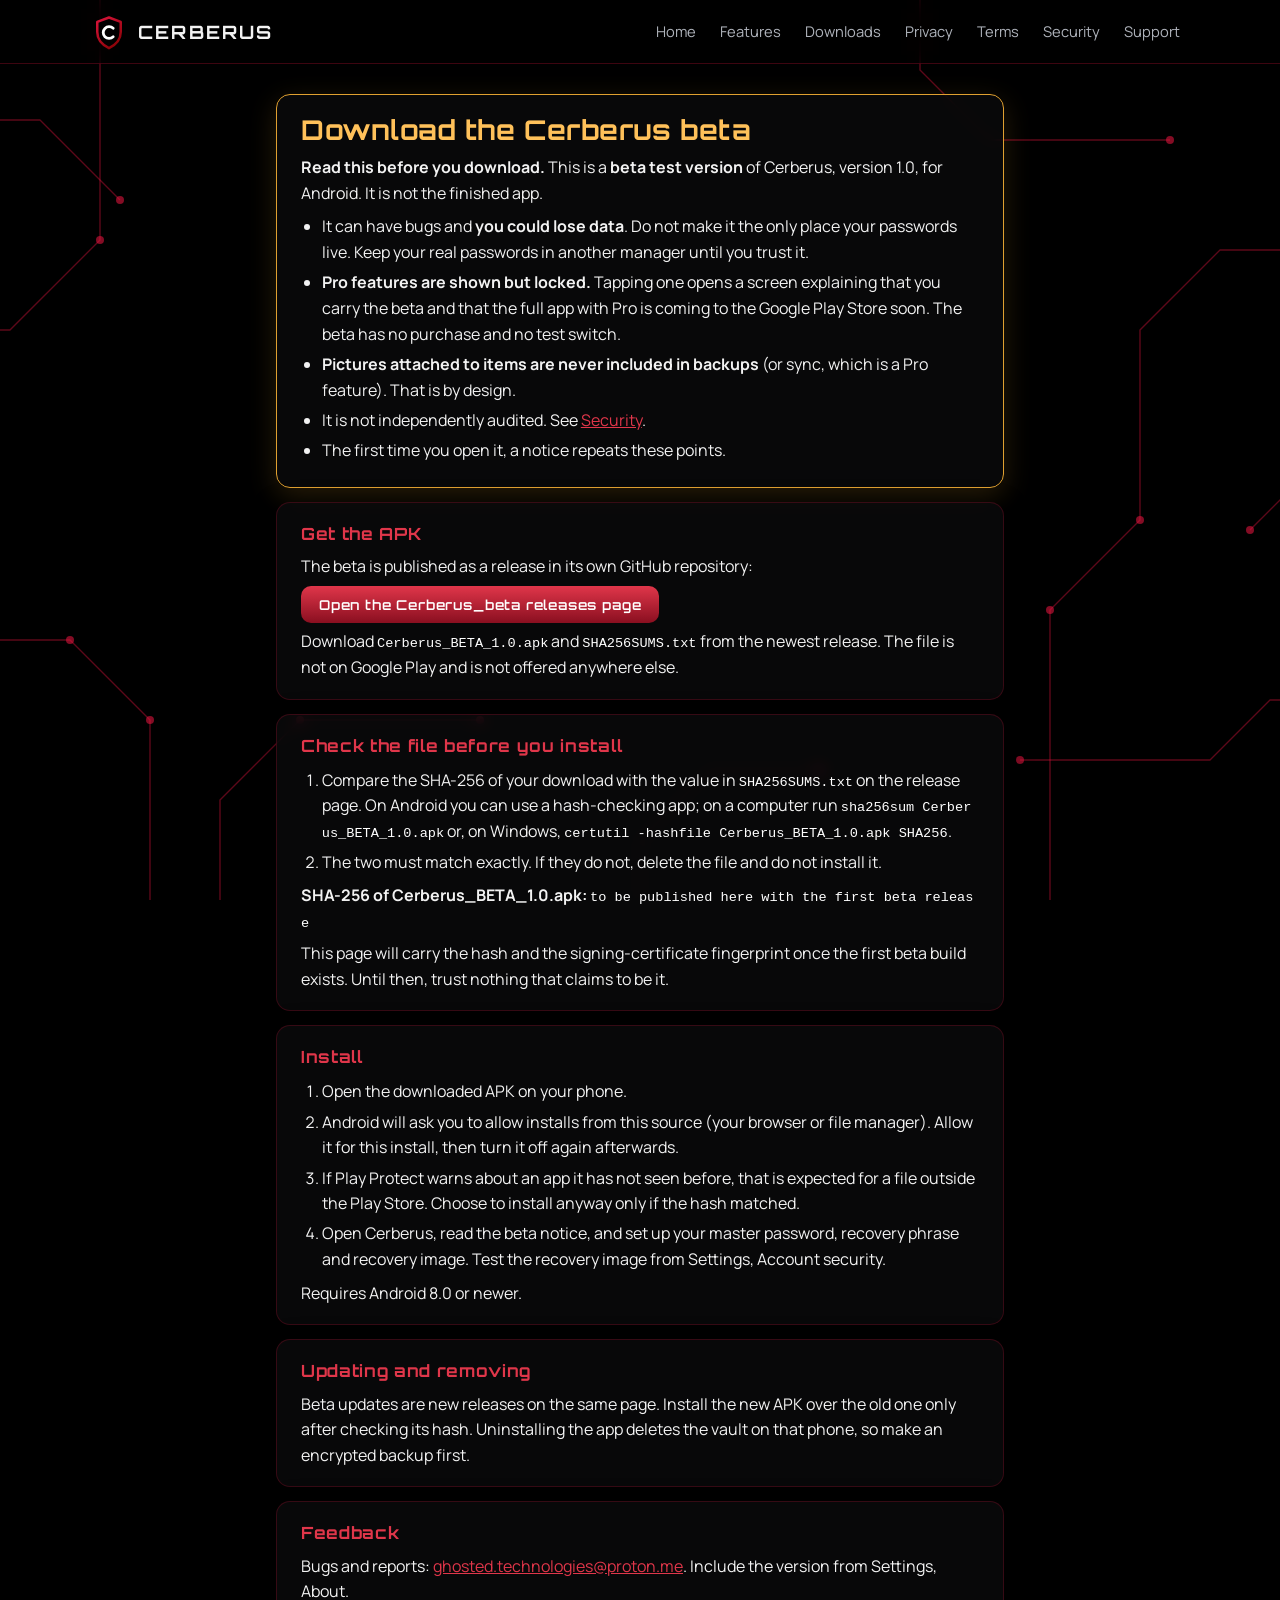
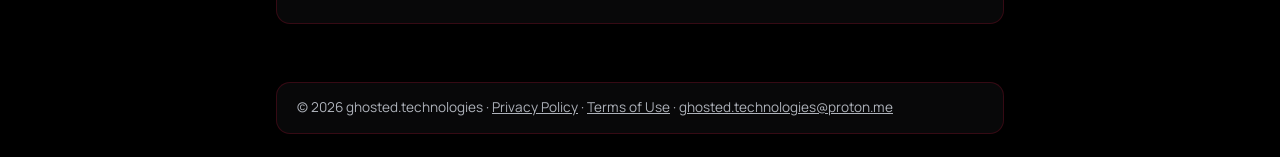
==== downloads.html @ 92f1489d "Sync project files via Zip2Git" ====
<!doctype html>
<html lang="en"><head><meta charset="utf-8"><meta name="viewport" content="width=device-width,initial-scale=1">
<title>Downloads - Cerberus Password Manager</title><meta name="description" content="Download the Cerberus beta for Android. Read the beta warnings and verify the file first.">
<link rel="icon" type="image/svg+xml" href="favicon.svg"><link rel="stylesheet" href="style.css"></head>
<body><header><a class="brand" href="index.html"><svg class="logo" viewBox="20 20 68 68" xmlns="http://www.w3.org/2000/svg" role="img" aria-label="Cerberus logo"><defs><linearGradient id="g" x1="33" y1="28" x2="75" y2="83" gradientUnits="userSpaceOnUse"><stop offset="0" stop-color="#DC143C"/><stop offset="1" stop-color="#800000"/></linearGradient></defs><path d="M54 28 L75 36 L75 54 C75 68 66 77 54 83 C42 77 33 68 33 54 L33 36 Z" fill="none" stroke="url(#g)" stroke-width="4.5" stroke-linejoin="round"/><path d="M61.5 47.5 A10.5 10.5 0 1 0 61.5 62.5" fill="none" stroke="currentColor" stroke-width="5" stroke-linecap="round"/></svg><span>Cerberus</span></a><nav><a href="index.html">Home</a><a href="features.html">Features</a><a href="downloads.html">Downloads</a><a href="privacy.html">Privacy</a><a href="terms.html">Terms</a><a href="security.html">Security</a><a href="support.html">Support</a></nav></header>
<main>
<section class="block warn"><h1>Download the Cerberus beta</h1><p><strong>Read this before you download.</strong> This is a <strong>beta test version</strong> of Cerberus, version 1.0, for Android. It is not the finished app.</p><ul><li>It can have bugs and <strong>you could lose data</strong>. Do not make it the only place your passwords live. Keep your real passwords in another manager until you trust it.</li><li><strong>Pro features are shown but locked.</strong> Tapping one opens a screen explaining that you carry the beta and that the full app with Pro is coming to the Google Play Store soon. The beta has no purchase and no test switch.</li><li><strong>Pictures attached to items are never included in backups</strong> (or sync, which is a Pro feature). That is by design.</li><li>It is not independently audited. See <a href="security.html">Security</a>.</li><li>The first time you open it, a notice repeats these points.</li></ul></section>
<section class="block"><h2>Get the APK</h2><p>The beta is published as a release in its own GitHub repository:</p><p><a class="btn" href="https://github.com/peteDJenkinsAuthor/Cerberus_beta/releases">Open the Cerberus_beta releases page</a></p><p>Download <code>Cerberus_BETA_1.0.apk</code> and <code>SHA256SUMS.txt</code> from the newest release. The file is not on Google Play and is not offered anywhere else.</p></section>
<section class="block"><h2>Check the file before you install</h2><ol><li>Compare the SHA-256 of your download with the value in <code>SHA256SUMS.txt</code> on the release page. On Android you can use a hash-checking app; on a computer run <code>sha256sum Cerberus_BETA_1.0.apk</code> or, on Windows, <code>certutil -hashfile Cerberus_BETA_1.0.apk SHA256</code>.</li><li>The two must match exactly. If they do not, delete the file and do not install it.</li></ol><p><strong>SHA-256 of Cerberus_BETA_1.0.apk:</strong> <code>to be published here with the first beta release</code></p><p>This page will carry the hash and the signing-certificate fingerprint once the first beta build exists. Until then, trust nothing that claims to be it.</p></section>
<section class="block"><h2>Install</h2><ol><li>Open the downloaded APK on your phone.</li><li>Android will ask you to allow installs from this source (your browser or file manager). Allow it for this install, then turn it off again afterwards.</li><li>If Play Protect warns about an app it has not seen before, that is expected for a file outside the Play Store. Choose to install anyway only if the hash matched.</li><li>Open Cerberus, read the beta notice, and set up your master password, recovery phrase and recovery image. Test the recovery image from Settings, Account security.</li></ol><p>Requires Android 8.0 or newer.</p></section>
<section class="block"><h2>Updating and removing</h2><p>Beta updates are new releases on the same page. Install the new APK over the old one only after checking its hash. Uninstalling the app deletes the vault on that phone, so make an encrypted backup first.</p></section>
<section class="block"><h2>Feedback</h2><p>Bugs and reports: <a href="mailto:ghosted.technologies@proton.me">ghosted.technologies@proton.me</a>. Include the version from Settings, About.</p></section>
</main>
<footer>&copy; 2026 ghosted.technologies &middot; <a href="privacy.html">Privacy Policy</a> &middot; <a href="terms.html">Terms of Use</a> &middot; <a href="mailto:ghosted.technologies@proton.me">ghosted.technologies@proton.me</a></footer>
</body></html>
---- style.css ----
@font-face{font-family:Orbitron;src:url(fonts/orbitron.woff2) format("woff2");font-weight:400 900;font-display:swap}
@font-face{font-family:Manrope;src:url(fonts/manrope.woff2) format("woff2");font-weight:200 800;font-display:swap}
*{box-sizing:border-box}
:root{--bg:#000;--card:rgba(12,12,13,.70);--fg:#f2f2f2;--mut:#aeb2ba;--acc:#e0364a;--red:#DC143C;--line:rgba(220,20,60,.28);--nav:64px}
html{scroll-behavior:smooth;background:#000}
body{margin:0;color:var(--fg);font:16px/1.6 Manrope,system-ui,-apple-system,"Segoe UI",Roboto,sans-serif}
/* fixed background: stays put while the page scrolls */
body::before{content:"";position:fixed;inset:0;z-index:-1;background:#000 url(bg.svg) center/cover no-repeat;pointer-events:none}
main{max-width:760px;margin:0 auto;padding:16px}
/* sticky, semi-transparent navbar */
header{position:sticky;top:0;z-index:50;height:var(--nav);display:flex;align-items:center;gap:12px;padding:0 max(16px,calc((100% - 1100px)/2));background:rgba(0,0,0,.5);-webkit-backdrop-filter:blur(14px) saturate(1.3);backdrop-filter:blur(14px) saturate(1.3);border-bottom:1px solid var(--line)}
header a.brand{display:flex;align-items:center;gap:10px;color:var(--fg);text-decoration:none;font:700 1.15rem Orbitron,sans-serif;letter-spacing:.12em;text-transform:uppercase;margin-right:auto}
.logo{width:38px;height:38px;color:#fff}
nav{display:flex;gap:4px}
nav a{color:var(--mut);text-decoration:none;font-size:.92rem;padding:6px 10px;border-radius:8px}
nav a:hover{color:#fff;background:rgba(220,20,60,.18)}
h1,h2,.brand{font-family:Orbitron,system-ui,sans-serif}
h1{font-size:1.7rem;line-height:1.25;margin:.6em 0 .3em;letter-spacing:.02em}
h2{font-size:1.05rem;margin:1.8em 0 .3em;color:var(--acc);letter-spacing:.04em}
p{margin:.4em 0;white-space:pre-line}
a{color:var(--acc)}
.tag{color:var(--mut);font-size:1.1rem}
.grid{display:grid;grid-template-columns:repeat(auto-fit,minmax(220px,1fr));gap:14px;margin:26px 0}
.card,.block{background:var(--card);border:1px solid rgba(220,20,60,.22);border-radius:14px;-webkit-backdrop-filter:blur(8px);backdrop-filter:blur(8px);box-shadow:0 8px 28px rgba(0,0,0,.35)}
.card{padding:16px 18px}
.block{padding:18px 24px;margin:14px 0}
.block>:first-child{margin-top:0}.block>:last-child{margin-bottom:0}
.block h1{margin-top:.1em}
ul,ol{margin:.5em 0;padding-left:1.3em}li{margin:.3em 0}
code{font-size:.85rem;word-break:break-all;color:#fff}
.card h3{margin:.1em 0 .35em;font:600 .95rem Orbitron,sans-serif;letter-spacing:.04em}
.card p{color:var(--mut);font-size:.95rem}
.badge{display:inline-block;padding:5px 14px;border:1px solid var(--acc);color:var(--acc);border-radius:999px;font-size:.9rem}
footer{color:var(--mut);font-size:.85rem;width:calc(100% - 32px);max-width:728px;margin:28px auto 24px;padding:14px 20px;background:var(--card);border:1px solid rgba(220,20,60,.22);border-radius:14px;-webkit-backdrop-filter:blur(8px);backdrop-filter:blur(8px)}
footer a{color:var(--mut)}

/* landing page */
.home header{margin-bottom:calc(var(--nav)*-1)}
.hero{min-height:100vh;min-height:100svh;display:grid;place-items:center;padding:var(--nav) 0 12px}
.stage{--w:min(96vw,calc((100vh - var(--nav) - 24px)*1.541));--w:min(96vw,calc((100svh - var(--nav) - 24px)*1.541));position:relative;width:var(--w);padding-bottom:calc(var(--w)*.054)}
.art{position:relative}
.dog{display:block;width:100%;height:auto;-webkit-mask-image:linear-gradient(#000 82%,transparent);mask-image:linear-gradient(#000 82%,transparent)}
.shield{position:absolute;left:50%;top:79%;width:max(14%,66px);transform:translateX(-50%);filter:drop-shadow(0 0 16px rgba(220,20,60,.5));animation:bob 3.2s ease-in-out infinite}
.shield svg{display:block;width:100%;height:auto}
@keyframes bob{0%,100%{transform:translate(-50%,0)}50%{transform:translate(-50%,7px)}}
@media (prefers-reduced-motion:reduce){.shield{animation:none}html{scroll-behavior:auto}}
.intro{text-align:center;padding:36px 16px 8px;max-width:760px;margin:0 auto;scroll-margin-top:var(--nav)}
.wordmark{font:900 clamp(2.4rem,9vw,4.6rem)/1.05 Orbitron,sans-serif;letter-spacing:.08em;text-transform:uppercase;margin:0;background:linear-gradient(180deg,#e0364a,#8a0f20);-webkit-background-clip:text;background-clip:text;color:transparent;filter:drop-shadow(0 0 18px rgba(220,20,60,.35))}
.sub{font:400 clamp(.9rem,3.2vw,1.35rem) Orbitron,sans-serif;letter-spacing:.32em;margin:.4em 0 1em;text-transform:uppercase;color:#fff}
@media (max-aspect-ratio:4/5){.hero{min-height:74vh;min-height:74svh}}
@media (max-width:560px){header a.brand span{display:none}nav a{padding:6px 7px;font-size:.84rem}}

.pill{display:inline-block;font:600 .62rem Orbitron,sans-serif;letter-spacing:.08em;padding:2px 7px;border-radius:99px;background:rgba(220,20,60,.2);border:1px solid var(--line);color:#fff;vertical-align:middle;margin-left:4px}
.btn{display:inline-block;padding:10px 18px;border-radius:10px;background:linear-gradient(180deg,#e0364a,#8a0f20);color:#fff;text-decoration:none;font:600 .85rem Orbitron,sans-serif;letter-spacing:.06em}
.btn.ghost{background:transparent;border:1px solid var(--line)}
.block.warn{border-color:#e0a030;box-shadow:0 8px 28px rgba(224,160,48,.18)}
.block.warn h1{color:#ffc15a}
h2.gh{margin:1.6em 0 0;text-align:center}
nav{flex-wrap:wrap;justify-content:flex-end}
@media (max-width:560px){nav a{padding:5px 6px;font-size:.78rem}}
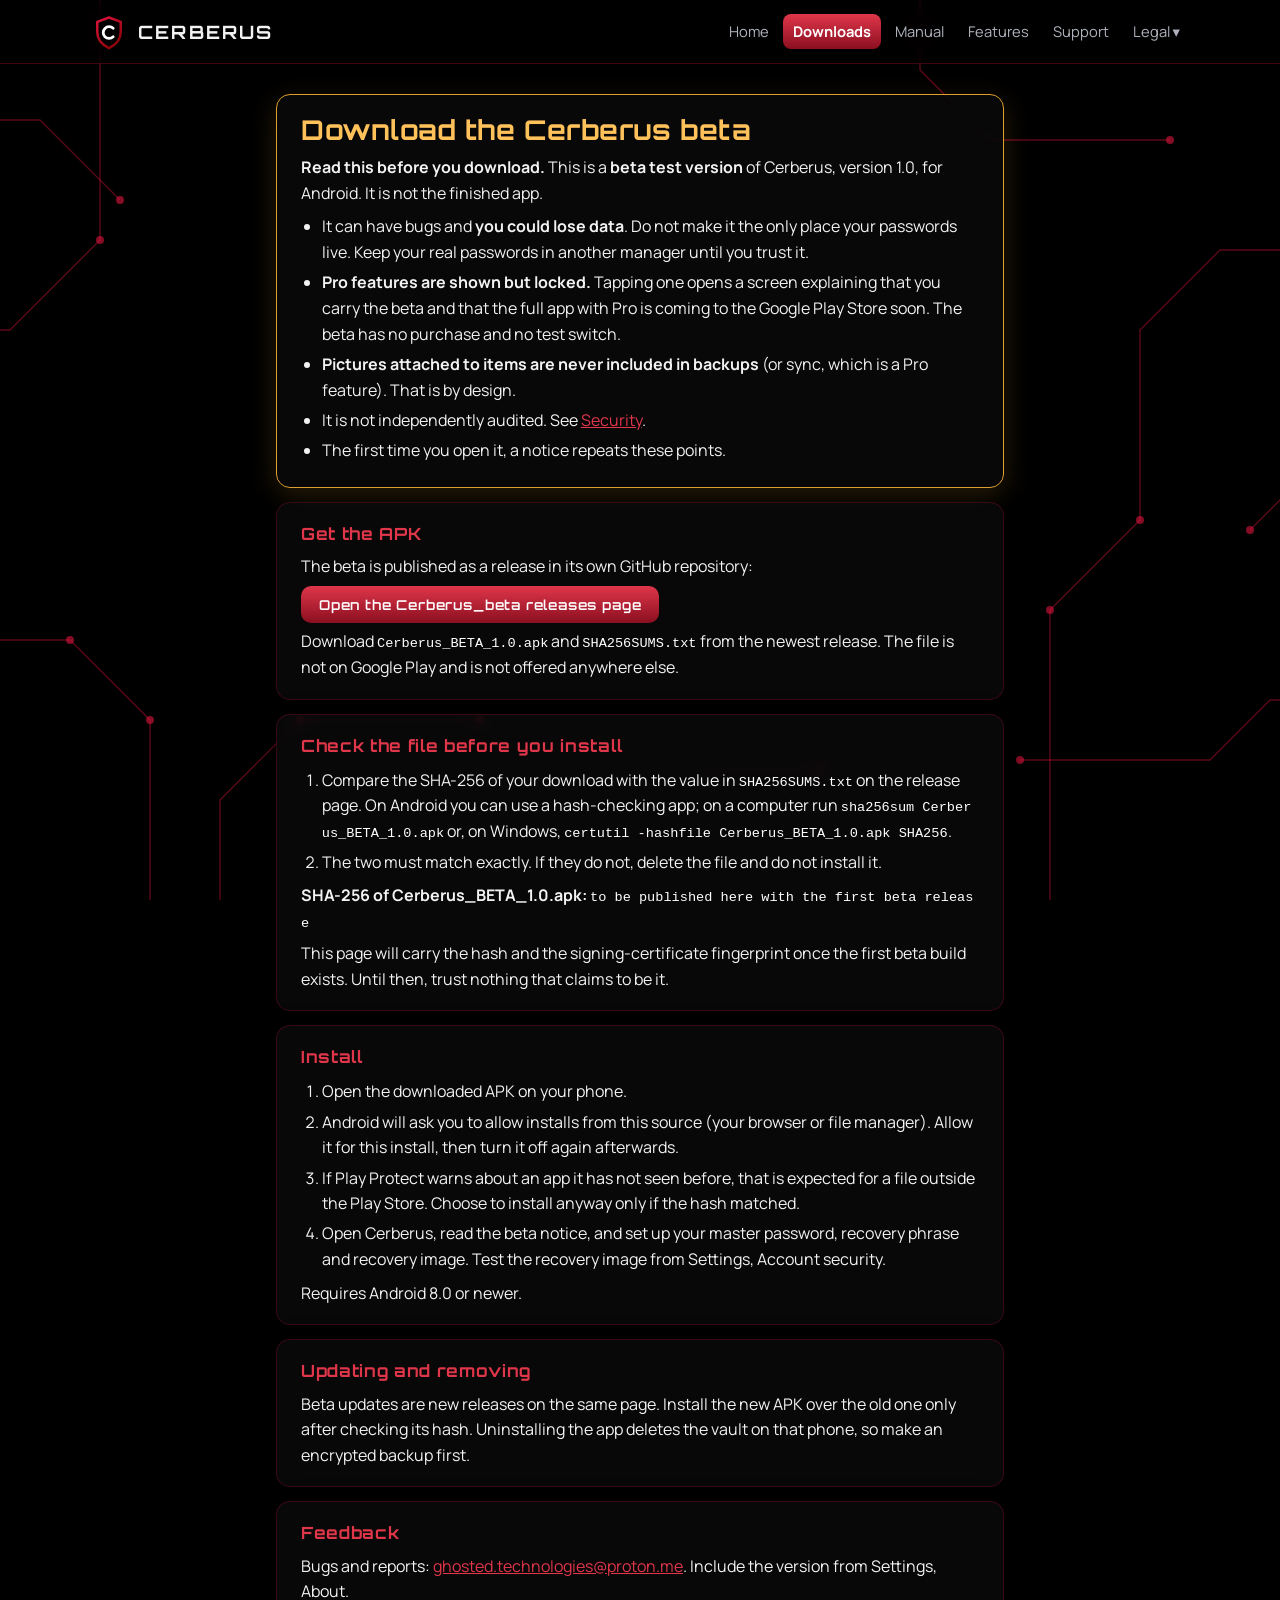
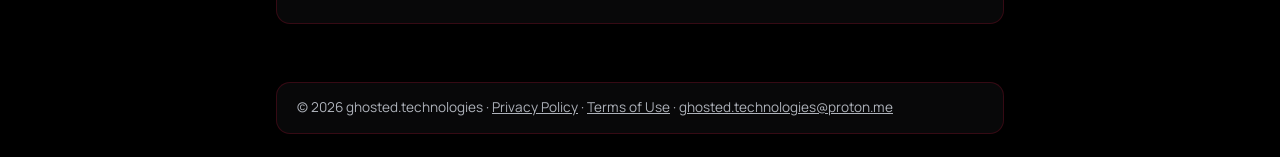
==== commit 330d8da8: "Sync project files via Zip2Git" ====
--- a/downloads.html
+++ b/downloads.html
@@ -2,7 +2,7 @@
 <html lang="en"><head><meta charset="utf-8"><meta name="viewport" content="width=device-width,initial-scale=1">
 <title>Downloads - Cerberus Password Manager</title><meta name="description" content="Download the Cerberus beta for Android. Read the beta warnings and verify the file first.">
 <link rel="icon" type="image/svg+xml" href="favicon.svg"><link rel="stylesheet" href="style.css"></head>
-<body><header><a class="brand" href="index.html"><svg class="logo" viewBox="20 20 68 68" xmlns="http://www.w3.org/2000/svg" role="img" aria-label="Cerberus logo"><defs><linearGradient id="g" x1="33" y1="28" x2="75" y2="83" gradientUnits="userSpaceOnUse"><stop offset="0" stop-color="#DC143C"/><stop offset="1" stop-color="#800000"/></linearGradient></defs><path d="M54 28 L75 36 L75 54 C75 68 66 77 54 83 C42 77 33 68 33 54 L33 36 Z" fill="none" stroke="url(#g)" stroke-width="4.5" stroke-linejoin="round"/><path d="M61.5 47.5 A10.5 10.5 0 1 0 61.5 62.5" fill="none" stroke="currentColor" stroke-width="5" stroke-linecap="round"/></svg><span>Cerberus</span></a><nav><a href="index.html">Home</a><a href="features.html">Features</a><a href="downloads.html">Downloads</a><a href="privacy.html">Privacy</a><a href="terms.html">Terms</a><a href="security.html">Security</a><a href="support.html">Support</a></nav></header>
+<body><header><a class="brand" href="index.html"><svg class="logo" viewBox="20 20 68 68" xmlns="http://www.w3.org/2000/svg" role="img" aria-label="Cerberus logo"><defs><linearGradient id="g" x1="33" y1="28" x2="75" y2="83" gradientUnits="userSpaceOnUse"><stop offset="0" stop-color="#DC143C"/><stop offset="1" stop-color="#800000"/></linearGradient></defs><path d="M54 28 L75 36 L75 54 C75 68 66 77 54 83 C42 77 33 68 33 54 L33 36 Z" fill="none" stroke="url(#g)" stroke-width="4.5" stroke-linejoin="round"/><path d="M61.5 47.5 A10.5 10.5 0 1 0 61.5 62.5" fill="none" stroke="currentColor" stroke-width="5" stroke-linecap="round"/></svg><span>Cerberus</span></a><nav><a href="index.html">Home</a><a class="dl" href="downloads.html">Downloads</a><a href="manual.html">Manual</a><a href="features.html">Features</a><a href="support.html">Support</a><details class="dd"><summary>Legal</summary><div class="menu"><a href="privacy.html">Privacy</a><a href="terms.html">Terms</a><a href="security.html">Security</a></div></details></nav></header>
 <main>
 <section class="block warn"><h1>Download the Cerberus beta</h1><p><strong>Read this before you download.</strong> This is a <strong>beta test version</strong> of Cerberus, version 1.0, for Android. It is not the finished app.</p><ul><li>It can have bugs and <strong>you could lose data</strong>. Do not make it the only place your passwords live. Keep your real passwords in another manager until you trust it.</li><li><strong>Pro features are shown but locked.</strong> Tapping one opens a screen explaining that you carry the beta and that the full app with Pro is coming to the Google Play Store soon. The beta has no purchase and no test switch.</li><li><strong>Pictures attached to items are never included in backups</strong> (or sync, which is a Pro feature). That is by design.</li><li>It is not independently audited. See <a href="security.html">Security</a>.</li><li>The first time you open it, a notice repeats these points.</li></ul></section>
 <section class="block"><h2>Get the APK</h2><p>The beta is published as a release in its own GitHub repository:</p><p><a class="btn" href="https://github.com/peteDJenkinsAuthor/Cerberus_beta/releases">Open the Cerberus_beta releases page</a></p><p>Download <code>Cerberus_BETA_1.0.apk</code> and <code>SHA256SUMS.txt</code> from the newest release. The file is not on Google Play and is not offered anywhere else.</p></section>
@@ -12,4 +12,5 @@
 <section class="block"><h2>Feedback</h2><p>Bugs and reports: <a href="mailto:ghosted.technologies@proton.me">ghosted.technologies@proton.me</a>. Include the version from Settings, About.</p></section>
 </main>
 <footer>&copy; 2026 ghosted.technologies &middot; <a href="privacy.html">Privacy Policy</a> &middot; <a href="terms.html">Terms of Use</a> &middot; <a href="mailto:ghosted.technologies@proton.me">ghosted.technologies@proton.me</a></footer>
+<script>document.addEventListener("click",function(e){document.querySelectorAll("details.dd[open]").forEach(function(d){if(!d.contains(e.target))d.removeAttribute("open")})})</script>
 </body></html>
--- a/style.css
+++ b/style.css
@@ -58,3 +58,15 @@
 h2.gh{margin:1.6em 0 0;text-align:center}
 nav{flex-wrap:wrap;justify-content:flex-end}
 @media (max-width:560px){nav a{padding:5px 6px;font-size:.78rem}}
+
+nav a.dl{color:#fff;background:linear-gradient(180deg,#e0364a,#8a0f20);font-weight:700}
+nav a.dl:hover{background:linear-gradient(180deg,#f0485c,#a01428)}
+nav{align-items:center}
+details.dd{position:relative}
+details.dd summary{list-style:none;cursor:pointer;color:var(--mut);font-size:.92rem;padding:6px 10px;border-radius:8px;user-select:none}
+details.dd summary::-webkit-details-marker{display:none}
+details.dd summary::after{content:" \25BE"}
+details.dd summary:hover,details.dd[open] summary{color:#fff;background:rgba(220,20,60,.18)}
+details.dd .menu{position:absolute;right:0;top:calc(100% + 6px);min-width:150px;display:flex;flex-direction:column;background:rgba(10,10,11,.96);border:1px solid var(--line);border-radius:10px;padding:6px;box-shadow:0 10px 28px rgba(0,0,0,.5);z-index:60}
+details.dd .menu a{white-space:nowrap}
+@media (max-width:560px){details.dd summary{padding:5px 6px;font-size:.78rem}}
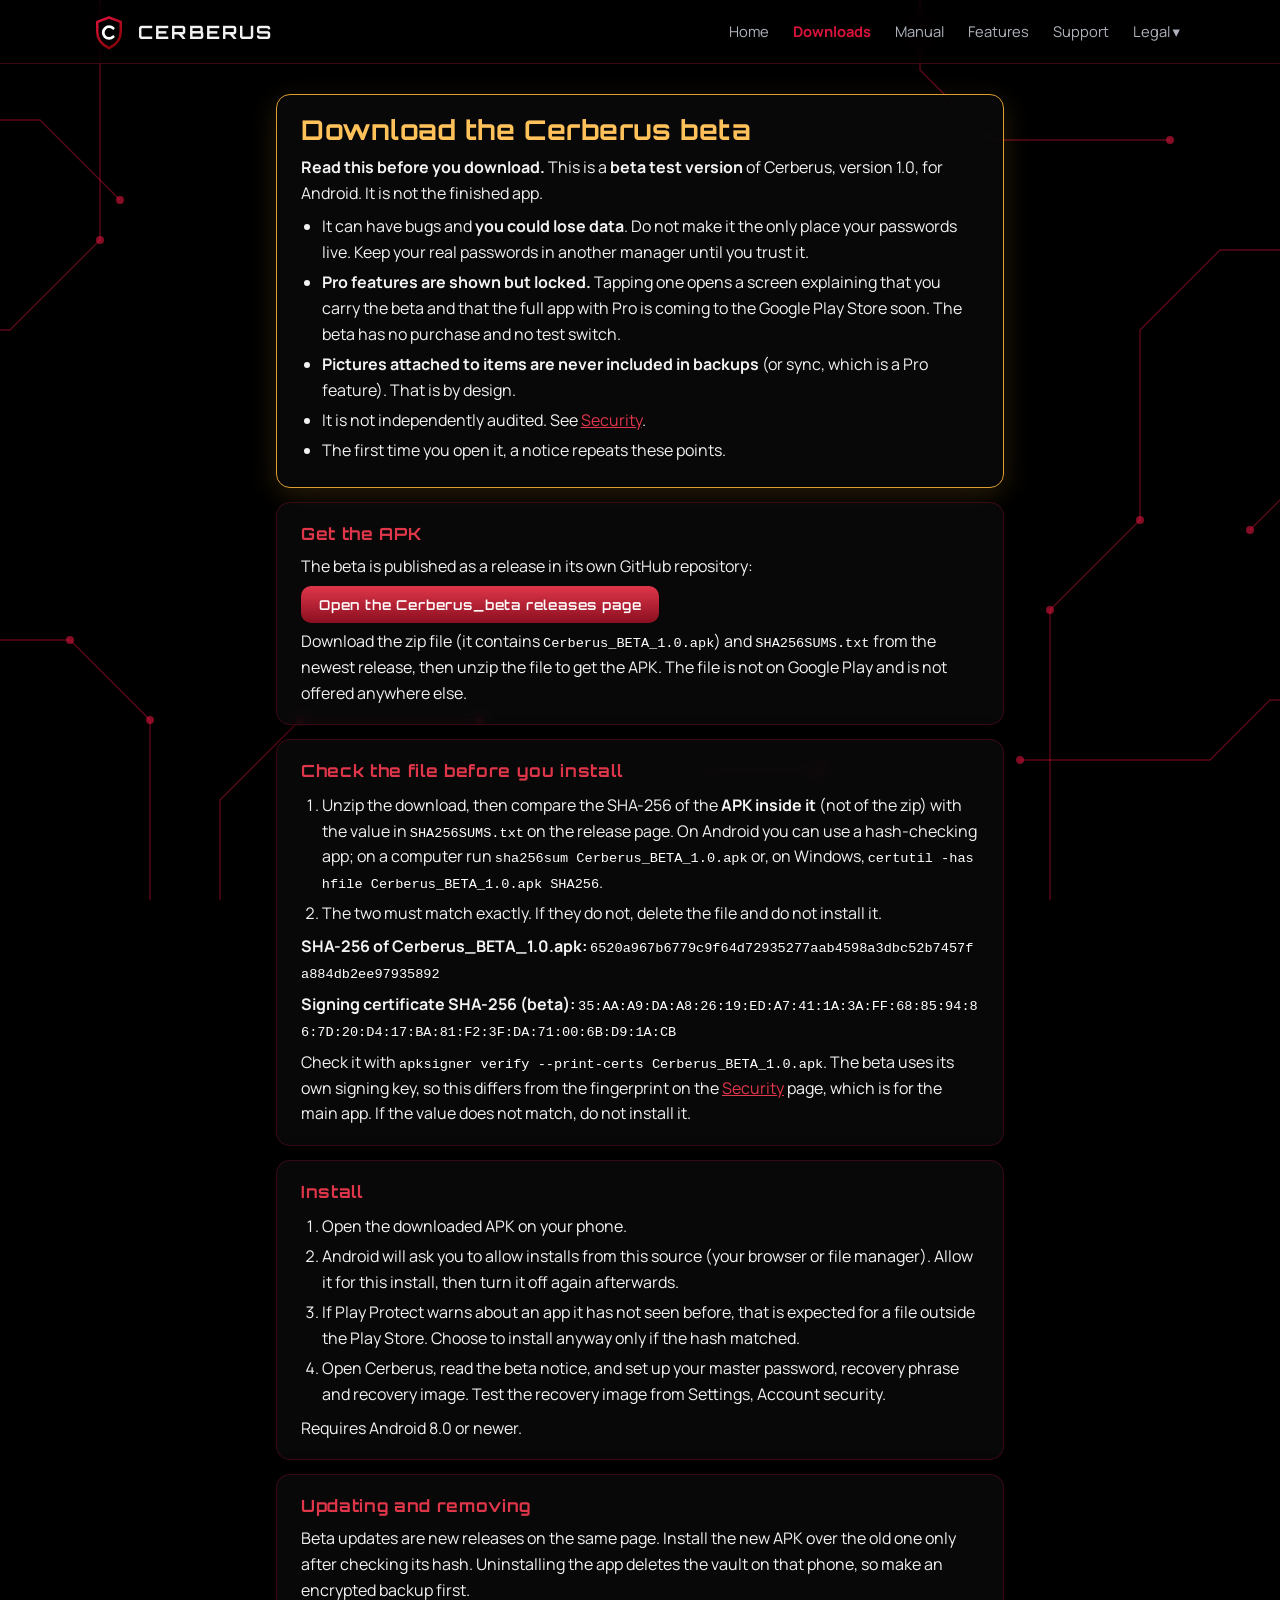
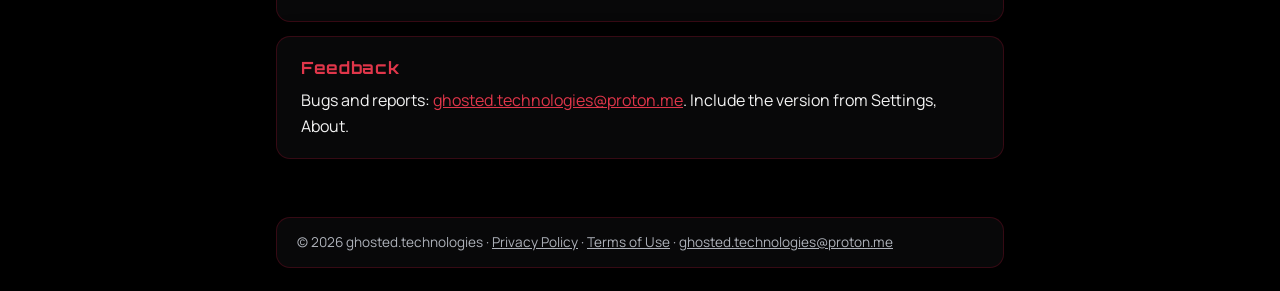
==== commit ab15fdef: "Sync project files" ====
--- a/downloads.html
+++ b/downloads.html
@@ -1,12 +1,12 @@
 <!doctype html>
 <html lang="en"><head><meta charset="utf-8"><meta name="viewport" content="width=device-width,initial-scale=1">
 <title>Downloads - Cerberus Password Manager</title><meta name="description" content="Download the Cerberus beta for Android. Read the beta warnings and verify the file first.">
-<link rel="icon" type="image/svg+xml" href="favicon.svg"><link rel="stylesheet" href="style.css"></head>
+<link rel="icon" type="image/svg+xml" href="favicon.svg"><link rel="stylesheet" href="style.css?v=24e"></head>
 <body><header><a class="brand" href="index.html"><svg class="logo" viewBox="20 20 68 68" xmlns="http://www.w3.org/2000/svg" role="img" aria-label="Cerberus logo"><defs><linearGradient id="g" x1="33" y1="28" x2="75" y2="83" gradientUnits="userSpaceOnUse"><stop offset="0" stop-color="#DC143C"/><stop offset="1" stop-color="#800000"/></linearGradient></defs><path d="M54 28 L75 36 L75 54 C75 68 66 77 54 83 C42 77 33 68 33 54 L33 36 Z" fill="none" stroke="url(#g)" stroke-width="4.5" stroke-linejoin="round"/><path d="M61.5 47.5 A10.5 10.5 0 1 0 61.5 62.5" fill="none" stroke="currentColor" stroke-width="5" stroke-linecap="round"/></svg><span>Cerberus</span></a><nav><a href="index.html">Home</a><a class="dl" href="downloads.html">Downloads</a><a href="manual.html">Manual</a><a href="features.html">Features</a><a href="support.html">Support</a><details class="dd"><summary>Legal</summary><div class="menu"><a href="privacy.html">Privacy</a><a href="terms.html">Terms</a><a href="security.html">Security</a></div></details></nav></header>
 <main>
 <section class="block warn"><h1>Download the Cerberus beta</h1><p><strong>Read this before you download.</strong> This is a <strong>beta test version</strong> of Cerberus, version 1.0, for Android. It is not the finished app.</p><ul><li>It can have bugs and <strong>you could lose data</strong>. Do not make it the only place your passwords live. Keep your real passwords in another manager until you trust it.</li><li><strong>Pro features are shown but locked.</strong> Tapping one opens a screen explaining that you carry the beta and that the full app with Pro is coming to the Google Play Store soon. The beta has no purchase and no test switch.</li><li><strong>Pictures attached to items are never included in backups</strong> (or sync, which is a Pro feature). That is by design.</li><li>It is not independently audited. See <a href="security.html">Security</a>.</li><li>The first time you open it, a notice repeats these points.</li></ul></section>
-<section class="block"><h2>Get the APK</h2><p>The beta is published as a release in its own GitHub repository:</p><p><a class="btn" href="https://github.com/peteDJenkinsAuthor/Cerberus_beta/releases">Open the Cerberus_beta releases page</a></p><p>Download <code>Cerberus_BETA_1.0.apk</code> and <code>SHA256SUMS.txt</code> from the newest release. The file is not on Google Play and is not offered anywhere else.</p></section>
-<section class="block"><h2>Check the file before you install</h2><ol><li>Compare the SHA-256 of your download with the value in <code>SHA256SUMS.txt</code> on the release page. On Android you can use a hash-checking app; on a computer run <code>sha256sum Cerberus_BETA_1.0.apk</code> or, on Windows, <code>certutil -hashfile Cerberus_BETA_1.0.apk SHA256</code>.</li><li>The two must match exactly. If they do not, delete the file and do not install it.</li></ol><p><strong>SHA-256 of Cerberus_BETA_1.0.apk:</strong> <code>to be published here with the first beta release</code></p><p>This page will carry the hash and the signing-certificate fingerprint once the first beta build exists. Until then, trust nothing that claims to be it.</p></section>
+<section class="block"><h2>Get the APK</h2><p>The beta is published as a release in its own GitHub repository:</p><p><a class="btn" href="https://github.com/peteDJenkinsAuthor/Cerberus_beta/releases">Open the Cerberus_beta releases page</a></p><p>Download the zip file (it contains <code>Cerberus_BETA_1.0.apk</code>) and <code>SHA256SUMS.txt</code> from the newest release, then unzip the file to get the APK. The file is not on Google Play and is not offered anywhere else.</p></section>
+<section class="block"><h2>Check the file before you install</h2><ol><li>Unzip the download, then compare the SHA-256 of the <strong>APK inside it</strong> (not of the zip) with the value in <code>SHA256SUMS.txt</code> on the release page. On Android you can use a hash-checking app; on a computer run <code>sha256sum Cerberus_BETA_1.0.apk</code> or, on Windows, <code>certutil -hashfile Cerberus_BETA_1.0.apk SHA256</code>.</li><li>The two must match exactly. If they do not, delete the file and do not install it.</li></ol><p><strong>SHA-256 of Cerberus_BETA_1.0.apk:</strong> <code>6520a967b6779c9f64d72935277aab4598a3dbc52b7457fa884db2ee97935892</code></p><p><strong>Signing certificate SHA-256 (beta):</strong> <code>35:AA:A9:DA:A8:26:19:ED:A7:41:1A:3A:FF:68:85:94:86:7D:20:D4:17:BA:81:F2:3F:DA:71:00:6B:D9:1A:CB</code></p><p>Check it with <code>apksigner verify --print-certs Cerberus_BETA_1.0.apk</code>. The beta uses its own signing key, so this differs from the fingerprint on the <a href="security.html">Security</a> page, which is for the main app. If the value does not match, do not install it.</p></section>
 <section class="block"><h2>Install</h2><ol><li>Open the downloaded APK on your phone.</li><li>Android will ask you to allow installs from this source (your browser or file manager). Allow it for this install, then turn it off again afterwards.</li><li>If Play Protect warns about an app it has not seen before, that is expected for a file outside the Play Store. Choose to install anyway only if the hash matched.</li><li>Open Cerberus, read the beta notice, and set up your master password, recovery phrase and recovery image. Test the recovery image from Settings, Account security.</li></ol><p>Requires Android 8.0 or newer.</p></section>
 <section class="block"><h2>Updating and removing</h2><p>Beta updates are new releases on the same page. Install the new APK over the old one only after checking its hash. Uninstalling the app deletes the vault on that phone, so make an encrypted backup first.</p></section>
 <section class="block"><h2>Feedback</h2><p>Bugs and reports: <a href="mailto:ghosted.technologies@proton.me">ghosted.technologies@proton.me</a>. Include the version from Settings, About.</p></section>
--- a/style.css
+++ b/style.css
@@ -59,8 +59,8 @@
 nav{flex-wrap:wrap;justify-content:flex-end}
 @media (max-width:560px){nav a{padding:5px 6px;font-size:.78rem}}
 
-nav a.dl{color:#fff;background:linear-gradient(180deg,#e0364a,#8a0f20);font-weight:700}
-nav a.dl:hover{background:linear-gradient(180deg,#f0485c,#a01428)}
+nav a.dl{color:#DC143C;font-weight:700}
+nav a.dl:hover{color:#ff3b5c;background:rgba(220,20,60,.18)}
 nav{align-items:center}
 details.dd{position:relative}
 details.dd summary{list-style:none;cursor:pointer;color:var(--mut);font-size:.92rem;padding:6px 10px;border-radius:8px;user-select:none}
